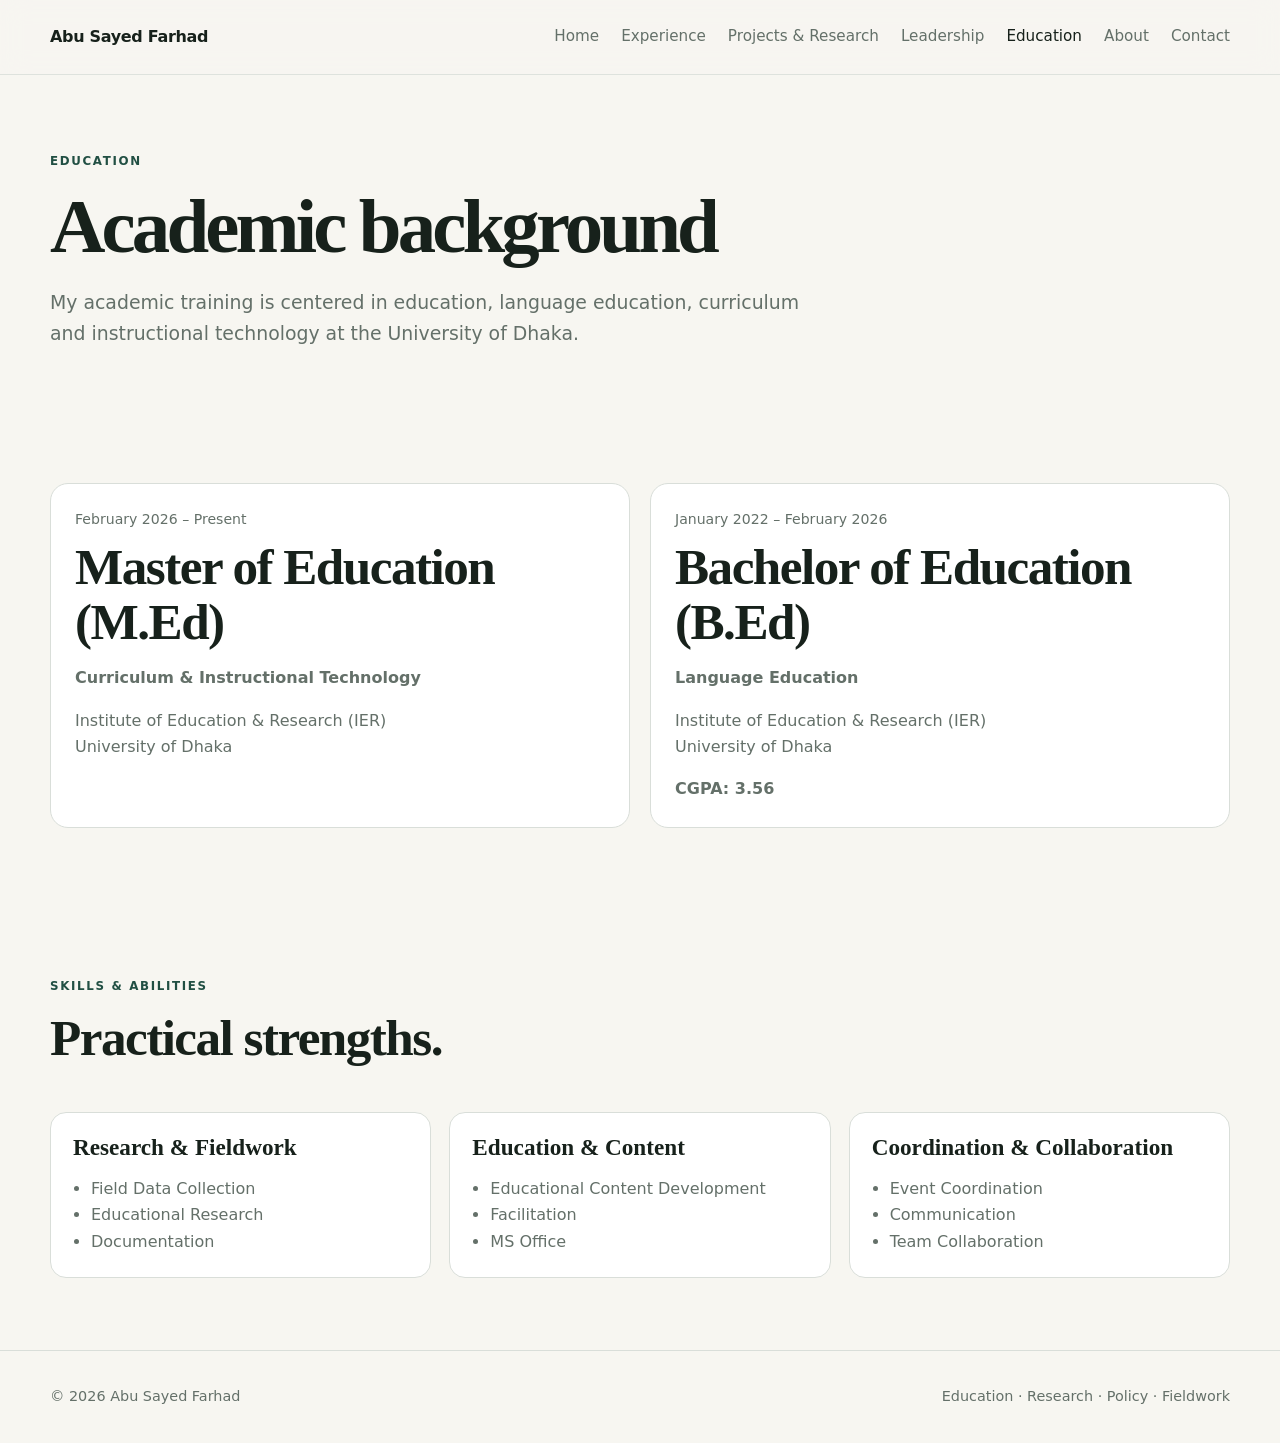
==== education.html @ 8fa34699 "Add files via upload" ====
<!doctype html>
<html lang="en">
<head>
<meta charset="utf-8">
<meta name="viewport" content="width=device-width, initial-scale=1">
<title>Education | Abu Sayed Farhad</title>
<meta name="description" content="Academic background and skills of Abu Sayed Farhad.">
<meta property="og:title" content="Education | Abu Sayed Farhad">
<meta property="og:description" content="Academic background and skills of Abu Sayed Farhad.">
<link rel="stylesheet" href="assets/css/style.css">
</head>
<body>

<header class="site-header">
  <div class="container nav-wrap">
    <a class="brand" href="index.html">Abu Sayed Farhad</a>
    <button class="nav-toggle" aria-label="Open navigation" aria-expanded="false">☰</button>
    <nav class="nav-links" aria-label="Primary navigation"><a class="" href="index.html">Home</a><a class="" href="experience.html">Experience</a><a class="" href="projects.html">Projects & Research</a><a class="" href="leadership.html">Leadership</a><a class="active" href="education.html">Education</a><a class="" href="about.html">About</a><a class="" href="contact.html">Contact</a></nav>
  </div>
</header>


<main>
<section class="page-hero"><div class="container"><span class="eyebrow">Education</span><h1>Academic background</h1><p class="lede">My academic training is centered in education, language education, curriculum and instructional technology at the University of Dhaka.</p></div></section>
<section><div class="container grid-2">
<article class="card"><div class="meta">February 2026 – Present</div><h2>Master of Education (M.Ed)</h2><p><strong>Curriculum & Instructional Technology</strong></p><p>Institute of Education & Research (IER)<br>University of Dhaka</p></article>
<article class="card"><div class="meta">January 2022 – February 2026</div><h2>Bachelor of Education (B.Ed)</h2><p><strong>Language Education</strong></p><p>Institute of Education & Research (IER)<br>University of Dhaka</p><p><strong>CGPA: 3.56</strong></p></article>
</div></section>
<section><div class="container"><div class="section-head"><div><span class="eyebrow">Skills & abilities</span><h2>Practical strengths.</h2></div></div>
<div class="skill-groups">
  <div class="skill-group"><h3>Research & Fieldwork</h3><ul><li>Field Data Collection</li><li>Educational Research</li><li>Documentation</li></ul></div>
  <div class="skill-group"><h3>Education & Content</h3><ul><li>Educational Content Development</li><li>Facilitation</li><li>MS Office</li></ul></div>
  <div class="skill-group"><h3>Coordination & Collaboration</h3><ul><li>Event Coordination</li><li>Communication</li><li>Team Collaboration</li></ul></div>
</div></div></section>
</main>


<footer class="footer">
  <div class="container footer-row">
    <span>© 2026 Abu Sayed Farhad</span>
    <span>Education · Research · Policy · Fieldwork</span>
  </div>
</footer>
<div class="lightbox" aria-hidden="true" role="dialog" aria-label="Image preview">
  <div class="lightbox-inner">
    <button class="lightbox-close" aria-label="Close image preview">×</button>
    <img src="" alt="">
    <div class="lightbox-caption"></div>
  </div>
</div>
<script src="assets/js/main.js"></script>

</body>
</html>
---- assets/css/style.css ----
:root{
  --bg:#f7f6f1;
  --surface:#ffffff;
  --ink:#17211b;
  --muted:#647069;
  --line:#d9ded9;
  --accent:#214f43;
  --accent-2:#8a6a3f;
  --soft:#eef2ef;
  --max:1180px;
  --radius:18px;
  --shadow:0 16px 40px rgba(23,33,27,.08);
}
*{box-sizing:border-box}
html{scroll-behavior:smooth}
body{
  margin:0;
  font-family:Inter, ui-sans-serif, system-ui, -apple-system, BlinkMacSystemFont, "Segoe UI", sans-serif;
  color:var(--ink);
  background:var(--bg);
  line-height:1.65;
}
img{max-width:100%;display:block}
a{color:inherit;text-decoration:none}
a:focus-visible,button:focus-visible{outline:3px solid #8db2a6;outline-offset:3px}
.container{width:min(var(--max),calc(100% - 40px));margin:auto}
.site-header{
  position:sticky;top:0;z-index:30;
  backdrop-filter:blur(14px);
  background:rgba(247,246,241,.9);
  border-bottom:1px solid rgba(217,222,217,.8);
}
.nav-wrap{display:flex;align-items:center;justify-content:space-between;min-height:74px}
.brand{font-weight:800;letter-spacing:-.02em}
.nav-links{display:flex;gap:22px;align-items:center}
.nav-links a{font-size:.95rem;color:var(--muted)}
.nav-links a:hover,.nav-links a.active{color:var(--ink)}
.nav-toggle{display:none;border:0;background:transparent;font-size:1.4rem;cursor:pointer}
.hero{padding:88px 0 64px}
.hero-grid{display:grid;grid-template-columns:1.4fr .8fr;gap:54px;align-items:center}
.eyebrow{display:inline-block;text-transform:uppercase;letter-spacing:.14em;font-size:.74rem;font-weight:800;color:var(--accent);margin-bottom:14px}
h1,h2,h3{font-family:Georgia, "Times New Roman", serif;line-height:1.08;margin:0 0 16px}
h1{font-size:clamp(3rem,7vw,6.4rem);letter-spacing:-.05em}
h2{font-size:clamp(2rem,4vw,3.5rem);letter-spacing:-.03em}
h3{font-size:1.45rem}
.lede{font-size:1.18rem;max-width:760px;color:var(--muted)}
.actions{display:flex;gap:12px;flex-wrap:wrap;margin-top:28px}
.btn{display:inline-flex;align-items:center;justify-content:center;padding:12px 18px;border-radius:999px;border:1px solid var(--ink);font-weight:700;font-size:.94rem}
.btn.primary{background:var(--ink);color:white}
.btn.ghost{border-color:var(--line);background:var(--surface)}
.profile-frame{
  min-height:420px;border-radius:28px;background:linear-gradient(135deg,var(--soft),#e6e1d6);
  overflow:hidden;position:relative;box-shadow:var(--shadow)
}
.profile-frame img{width:100%;height:100%;object-fit:cover;position:absolute;inset:0}
.media-fallback{
  position:absolute;inset:0;display:flex;align-items:center;justify-content:center;
  text-align:center;padding:32px;color:var(--muted);font-size:.92rem
}
section{padding:72px 0}
.section-head{display:flex;justify-content:space-between;gap:24px;align-items:end;margin-bottom:30px}
.section-head p{max-width:620px;color:var(--muted);margin:0}
.grid-4{display:grid;grid-template-columns:repeat(4,1fr);gap:16px}
.grid-3{display:grid;grid-template-columns:repeat(3,1fr);gap:18px}
.grid-2{display:grid;grid-template-columns:repeat(2,1fr);gap:20px}
.card{
  background:var(--surface);border:1px solid var(--line);border-radius:var(--radius);
  padding:24px;transition:.2s ease
}
.card:hover{transform:translateY(-2px);box-shadow:var(--shadow)}
.card p{color:var(--muted);margin-bottom:0}
.meta{font-size:.88rem;color:var(--muted);margin-bottom:8px}
.tags{display:flex;flex-wrap:wrap;gap:8px;margin-top:18px}
.tag{font-size:.78rem;padding:6px 10px;border-radius:999px;background:var(--soft);color:var(--accent);font-weight:700}
.link-arrow{display:inline-block;margin-top:18px;color:var(--accent);font-weight:800}
.band{background:var(--ink);color:white}
.band p{color:#cbd3ce}
.timeline{display:grid;gap:16px}
.timeline-item{display:grid;grid-template-columns:190px 1fr;gap:26px;padding:24px 0;border-top:1px solid var(--line)}
.timeline-item:first-child{border-top:0}
.timeline-item .date{font-weight:800;color:var(--accent)}
.page-hero{padding:72px 0 42px}
.page-hero h1{font-size:clamp(2.8rem,6vw,5.2rem)}
.kicker{color:var(--accent);font-weight:800}
.detail-layout{display:grid;grid-template-columns:260px 1fr;gap:46px}
.side-note{position:sticky;top:105px;align-self:start}
.side-note dl{margin:0}
.side-note dt{font-size:.75rem;text-transform:uppercase;letter-spacing:.1em;color:var(--muted);margin-top:18px}
.side-note dd{margin:4px 0 0;font-weight:700}
.rich-copy p,.rich-copy li{color:#39443f}
.rich-copy ul{padding-left:20px}
.gallery{display:grid;grid-template-columns:repeat(3,1fr);gap:16px;margin-top:26px}
.gallery figure{margin:0;background:var(--surface);border:1px solid var(--line);border-radius:16px;overflow:hidden}
.gallery-media{position:relative;aspect-ratio:4/3;background:var(--soft);cursor:zoom-in}
.gallery-media img{width:100%;height:100%;object-fit:cover}
.gallery figcaption{padding:12px 14px;color:var(--muted);font-size:.86rem}
.stat-strip{display:grid;grid-template-columns:repeat(3,1fr);gap:1px;background:var(--line);border:1px solid var(--line);border-radius:18px;overflow:hidden}
.stat{padding:22px;background:var(--surface)}
.stat strong{display:block;font-family:Georgia,serif;font-size:1.65rem}
.event-list{columns:2;column-gap:30px;padding-left:20px}
.footer{padding:34px 0;border-top:1px solid var(--line);color:var(--muted);font-size:.9rem}
.footer-row{display:flex;justify-content:space-between;gap:20px;flex-wrap:wrap}
.lightbox{
  position:fixed;inset:0;background:rgba(0,0,0,.88);z-index:80;
  display:none;align-items:center;justify-content:center;padding:24px
}
.lightbox.open{display:flex}
.lightbox-inner{max-width:1000px;width:100%;position:relative}
.lightbox img{max-height:78vh;margin:auto;border-radius:12px}
.lightbox-caption{color:white;text-align:center;margin-top:12px}
.lightbox-close{position:absolute;right:0;top:-44px;background:transparent;color:white;border:0;font-size:2rem;cursor:pointer}
.cta{
  background:var(--surface);border:1px solid var(--line);border-radius:28px;
  padding:42px;display:flex;justify-content:space-between;gap:28px;align-items:center
}
.skill-groups{display:grid;grid-template-columns:repeat(3,1fr);gap:18px}
.skill-group{background:var(--surface);border:1px solid var(--line);border-radius:16px;padding:22px}
.skill-group ul{margin:0;padding-left:18px;color:var(--muted)}
.contact-grid{display:grid;grid-template-columns:.9fr 1.1fr;gap:26px}
.contact-list{display:grid;gap:12px}
.contact-item{padding:18px;border:1px solid var(--line);border-radius:14px;background:var(--surface)}
.note{padding:14px 16px;border-left:3px solid var(--accent);background:var(--soft);color:var(--muted)}
hr.sep{border:0;border-top:1px solid var(--line);margin:42px 0}
@media (max-width:900px){
  .hero-grid,.detail-layout,.contact-grid{grid-template-columns:1fr}
  .profile-frame{min-height:360px}
  .side-note{position:static}
  .grid-4,.grid-3{grid-template-columns:repeat(2,1fr)}
  .gallery{grid-template-columns:repeat(2,1fr)}
  .skill-groups{grid-template-columns:1fr 1fr}
  .timeline-item{grid-template-columns:1fr;gap:8px}
}
@media (max-width:720px){
  .nav-toggle{display:block}
  .nav-links{
    display:none;position:absolute;top:74px;left:20px;right:20px;
    background:var(--surface);border:1px solid var(--line);border-radius:16px;padding:16px;
    flex-direction:column;align-items:stretch;box-shadow:var(--shadow)
  }
  .nav-links.open{display:flex}
  .hero{padding-top:54px}
  h1{font-size:clamp(2.8rem,14vw,4.6rem)}
  .grid-4,.grid-3,.grid-2,.gallery,.skill-groups,.stat-strip{grid-template-columns:1fr}
  .section-head,.cta{align-items:flex-start;flex-direction:column}
  .event-list{columns:1}
  section{padding:54px 0}
}

.media-fallback[hidden]{display:none !important}
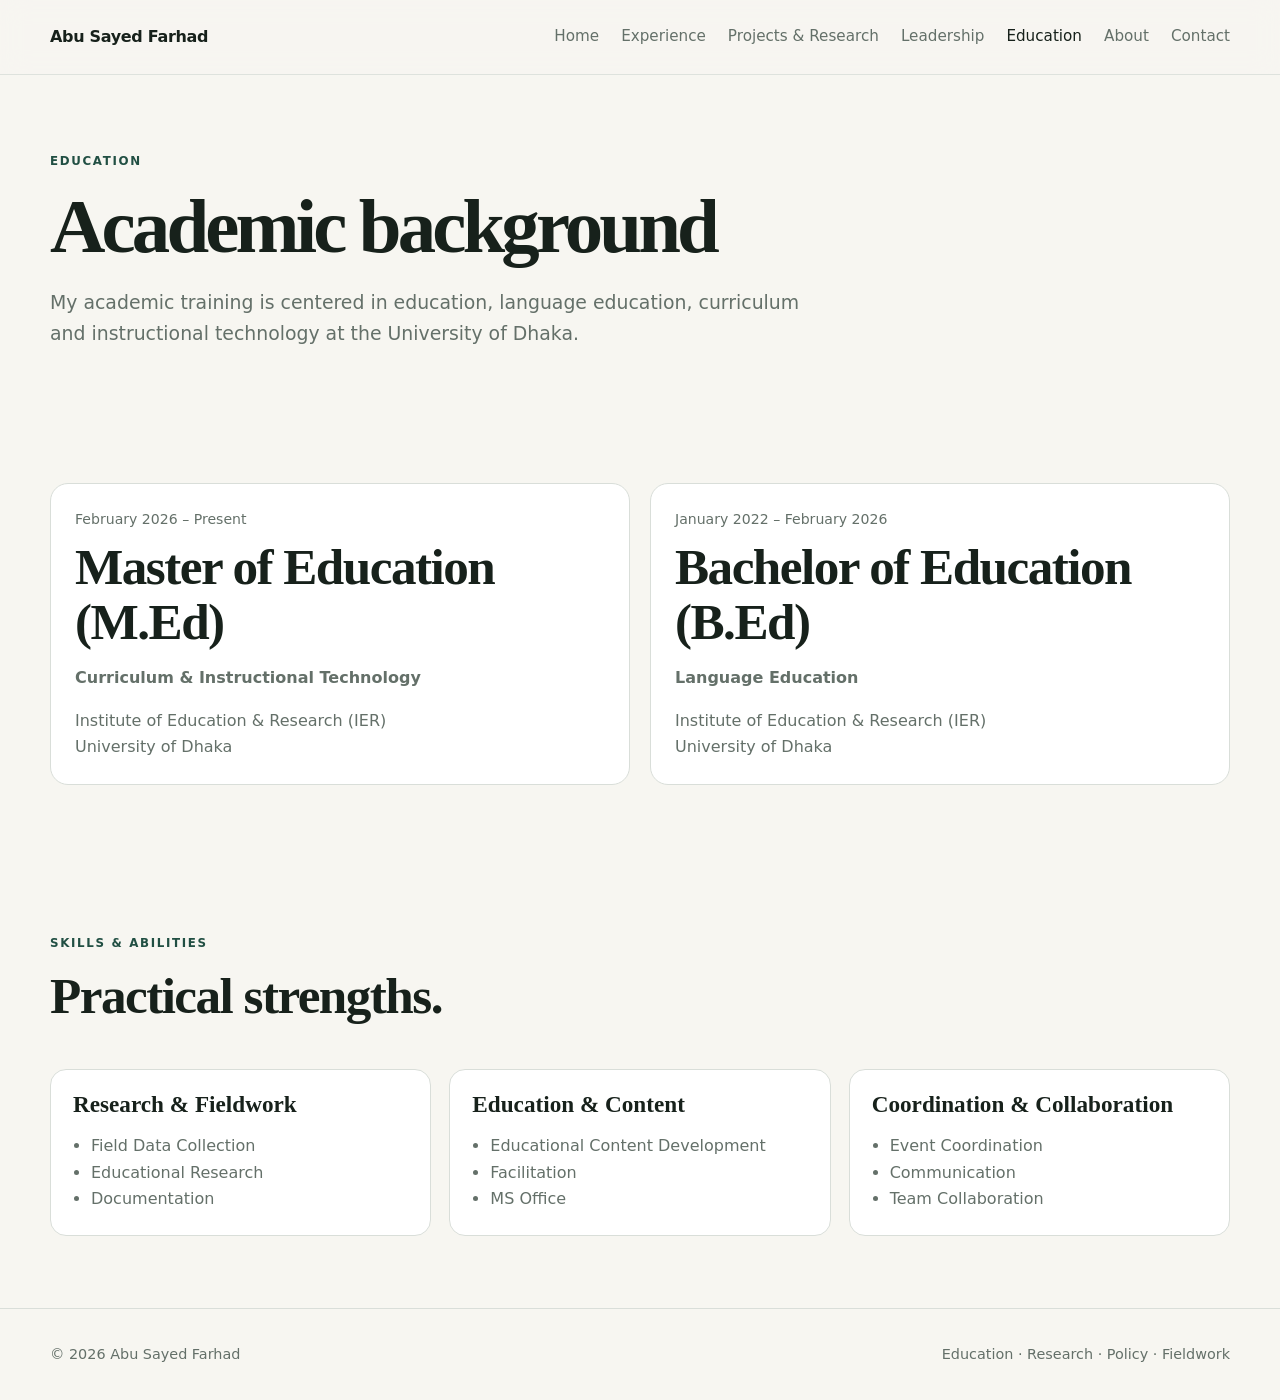
==== commit 104688b4: "Update.html" ====
--- a/education.html
+++ b/education.html
@@ -24,7 +24,7 @@
 <section class="page-hero"><div class="container"><span class="eyebrow">Education</span><h1>Academic background</h1><p class="lede">My academic training is centered in education, language education, curriculum and instructional technology at the University of Dhaka.</p></div></section>
 <section><div class="container grid-2">
 <article class="card"><div class="meta">February 2026 – Present</div><h2>Master of Education (M.Ed)</h2><p><strong>Curriculum & Instructional Technology</strong></p><p>Institute of Education & Research (IER)<br>University of Dhaka</p></article>
-<article class="card"><div class="meta">January 2022 – February 2026</div><h2>Bachelor of Education (B.Ed)</h2><p><strong>Language Education</strong></p><p>Institute of Education & Research (IER)<br>University of Dhaka</p><p><strong>CGPA: 3.56</strong></p></article>
+<article class="card"><div class="meta">January 2022 – February 2026</div><h2>Bachelor of Education (B.Ed)</h2><p><strong>Language Education</strong></p><p>Institute of Education & Research (IER)<br>University of Dhaka</p></article>
 </div></section>
 <section><div class="container"><div class="section-head"><div><span class="eyebrow">Skills & abilities</span><h2>Practical strengths.</h2></div></div>
 <div class="skill-groups">
@@ -51,4 +51,4 @@
 <script src="assets/js/main.js"></script>
 
 </body>
-</html>+</html>
